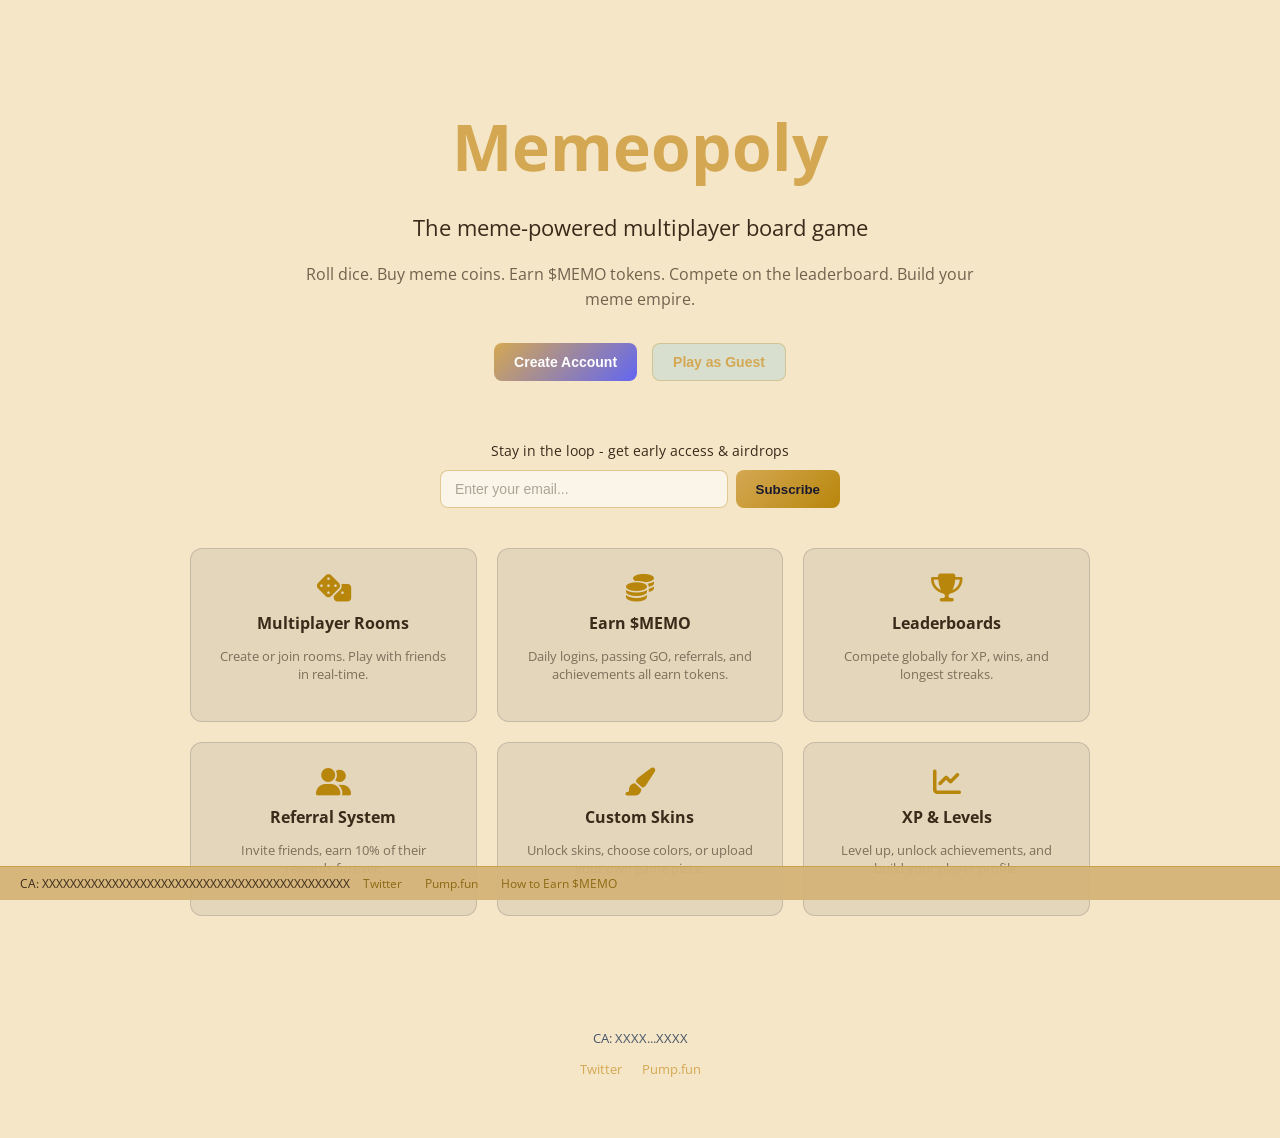
==== game/static/index.html @ a19fad87 "build: rebuild client bundle with dice, crash, mobile and vault fixes game/static is committed for R" ====
<!DOCTYPE html><html lang=en><meta charset=UTF-8><meta http-equiv=x-ua-compatible content="ie=edge"><meta name=viewport content="width=device-width, initial-scale=1, maximum-scale=1, shrink-to-fit=no, user-scalable=0"><title>Memeopoly</title><style></style><link href="https://fonts.googleapis.com/css?family=Open+Sans" rel=stylesheet><link rel=stylesheet href=https://cdnjs.cloudflare.com/ajax/libs/font-awesome/6.5.1/css/all.min.css><link rel=stylesheet href=client.952cfa44.css><body>
<div id=app></div>
<script type=module src=client.8a839833.js></script>
<div id=memeopoly-footer style="color:#3a2a1a;z-index:1000;background:#d4b478f2;border-top:1px solid #b8860b66;justify-content:space-between;align-items:center;padding:8px 20px;font-size:12px;display:flex;position:fixed;bottom:0;left:0;right:0">
  <span>CA: XXXXXXXXXXXXXXXXXXXXXXXXXXXXXXXXXXXXXXXXXXXX</span>
  <span>
    <a href=https://x.com/MemeopolyGame target=_blank style="color:#8b6914;margin:0 10px;text-decoration:none">Twitter</a>
    <a href=# style="color:#8b6914;text-decoration:none;margin:0 10px;">Pump.fun</a>
    <a href=# style="color:#8b6914;text-decoration:none;margin:0 10px;">How to Earn $MEMO</a>
  </span>
</div>
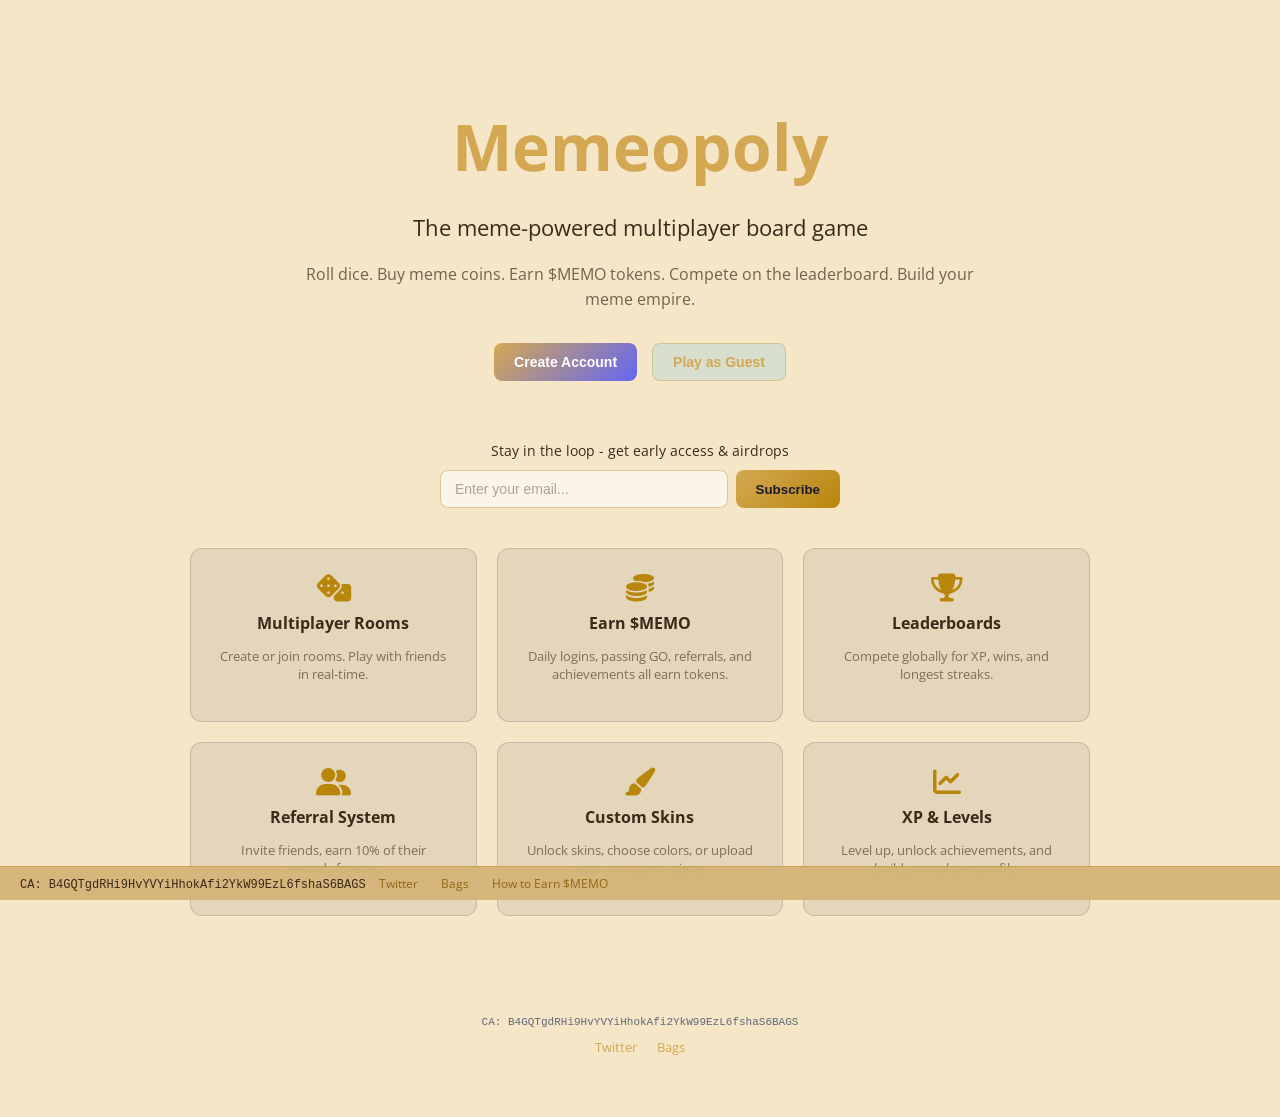
==== commit e0403280: "build: rebuild bundle with CA and Bags links" ====
--- a/game/static/index.html
+++ b/game/static/index.html
@@ -1,11 +1,11 @@
-<!DOCTYPE html><html lang=en><meta charset=UTF-8><meta http-equiv=x-ua-compatible content="ie=edge"><meta name=viewport content="width=device-width, initial-scale=1, maximum-scale=1, shrink-to-fit=no, user-scalable=0"><title>Memeopoly</title><style></style><link href="https://fonts.googleapis.com/css?family=Open+Sans" rel=stylesheet><link rel=stylesheet href=https://cdnjs.cloudflare.com/ajax/libs/font-awesome/6.5.1/css/all.min.css><link rel=stylesheet href=client.952cfa44.css><body>
+<!DOCTYPE html><html lang=en><meta charset=UTF-8><meta http-equiv=x-ua-compatible content="ie=edge"><meta name=viewport content="width=device-width, initial-scale=1, maximum-scale=1, shrink-to-fit=no, user-scalable=0"><title>Memeopoly</title><style></style><link href="https://fonts.googleapis.com/css?family=Open+Sans" rel=stylesheet><link rel=stylesheet href=https://cdnjs.cloudflare.com/ajax/libs/font-awesome/6.5.1/css/all.min.css><link rel=stylesheet href=client.43277054.css><body>
 <div id=app></div>
-<script type=module src=client.8a839833.js></script>
+<script type=module src=client.849d19a8.js></script>
 <div id=memeopoly-footer style="color:#3a2a1a;z-index:1000;background:#d4b478f2;border-top:1px solid #b8860b66;justify-content:space-between;align-items:center;padding:8px 20px;font-size:12px;display:flex;position:fixed;bottom:0;left:0;right:0">
-  <span>CA: XXXXXXXXXXXXXXXXXXXXXXXXXXXXXXXXXXXXXXXXXXXX</span>
+  <span>CA: B4GQTgdRHi9HvYVYiHhokAfi2YkW99EzL6fshaS6BAGS</span>
   <span>
     <a href=https://x.com/MemeopolyGame target=_blank style="color:#8b6914;margin:0 10px;text-decoration:none">Twitter</a>
-    <a href=# style="color:#8b6914;text-decoration:none;margin:0 10px;">Pump.fun</a>
+    <a href=https://bags.fm/B4GQTgdRHi9HvYVYiHhokAfi2YkW99EzL6fshaS6BAGS target=_blank rel=noopener style="color:#8b6914;margin:0 10px;text-decoration:none">Bags</a>
     <a href=# style="color:#8b6914;text-decoration:none;margin:0 10px;">How to Earn $MEMO</a>
   </span>
 </div>
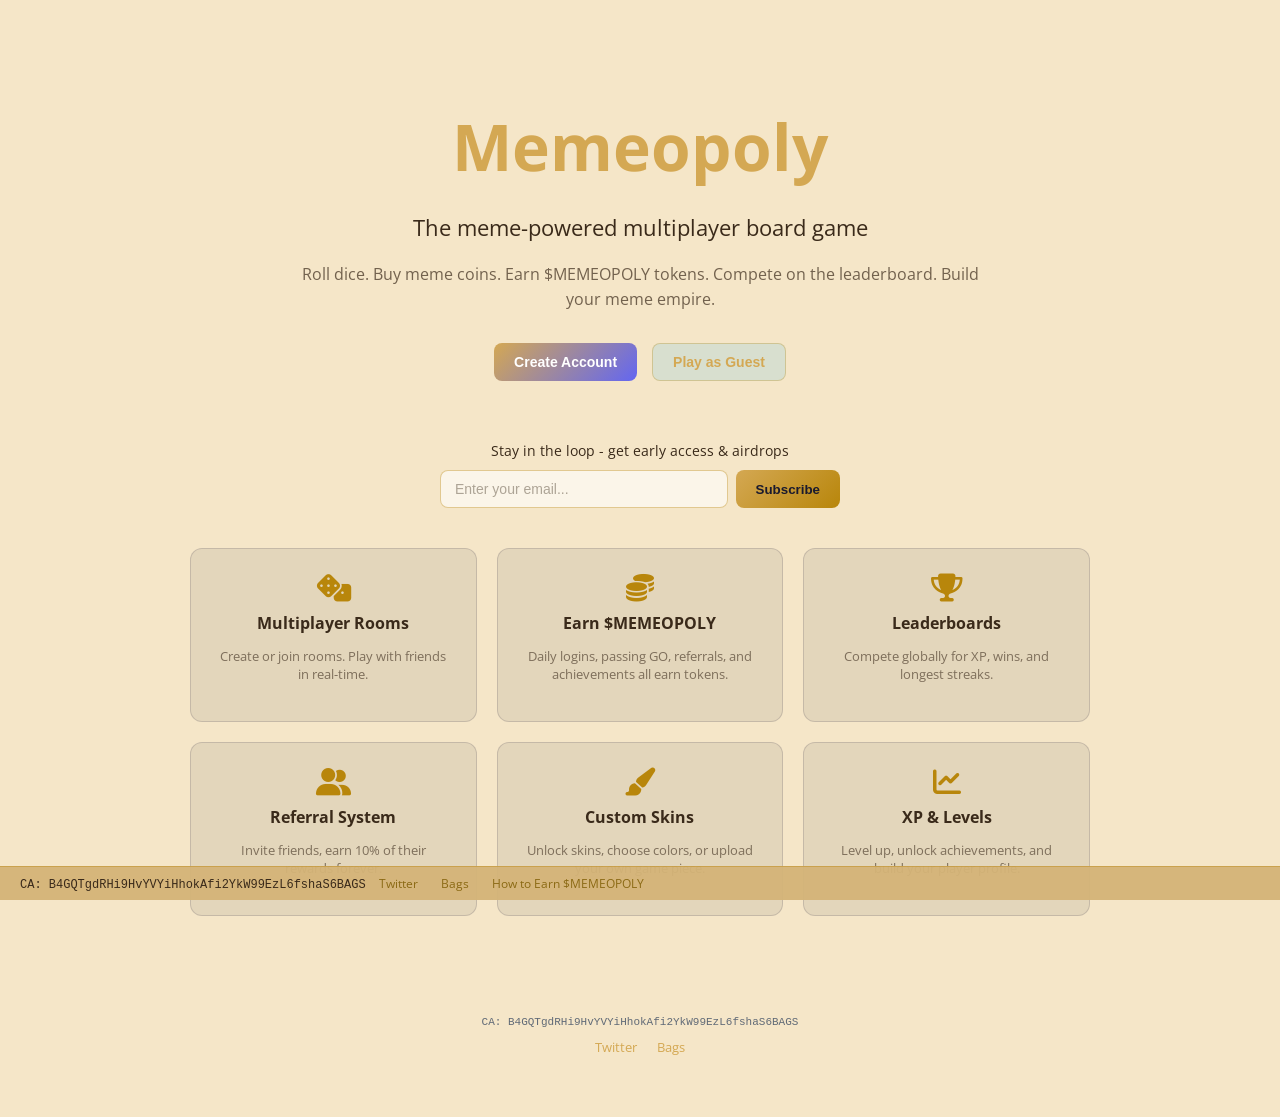
==== commit eb3521a3: "build: rebuild bundle with $MEMEOPOLY rename" ====
--- a/game/static/index.html
+++ b/game/static/index.html
@@ -1,12 +1,12 @@
 <!DOCTYPE html><html lang=en><meta charset=UTF-8><meta http-equiv=x-ua-compatible content="ie=edge"><meta name=viewport content="width=device-width, initial-scale=1, maximum-scale=1, shrink-to-fit=no, user-scalable=0"><title>Memeopoly</title><style></style><link href="https://fonts.googleapis.com/css?family=Open+Sans" rel=stylesheet><link rel=stylesheet href=https://cdnjs.cloudflare.com/ajax/libs/font-awesome/6.5.1/css/all.min.css><link rel=stylesheet href=client.43277054.css><body>
 <div id=app></div>
-<script type=module src=client.849d19a8.js></script>
+<script type=module src=client.d6885791.js></script>
 <div id=memeopoly-footer style="color:#3a2a1a;z-index:1000;background:#d4b478f2;border-top:1px solid #b8860b66;justify-content:space-between;align-items:center;padding:8px 20px;font-size:12px;display:flex;position:fixed;bottom:0;left:0;right:0">
   <span>CA: B4GQTgdRHi9HvYVYiHhokAfi2YkW99EzL6fshaS6BAGS</span>
   <span>
     <a href=https://x.com/MemeopolyGame target=_blank style="color:#8b6914;margin:0 10px;text-decoration:none">Twitter</a>
     <a href=https://bags.fm/B4GQTgdRHi9HvYVYiHhokAfi2YkW99EzL6fshaS6BAGS target=_blank rel=noopener style="color:#8b6914;margin:0 10px;text-decoration:none">Bags</a>
-    <a href=# style="color:#8b6914;text-decoration:none;margin:0 10px;">How to Earn $MEMO</a>
+    <a href=# style="color:#8b6914;text-decoration:none;margin:0 10px;">How to Earn $MEMEOPOLY</a>
   </span>
 </div>
 
